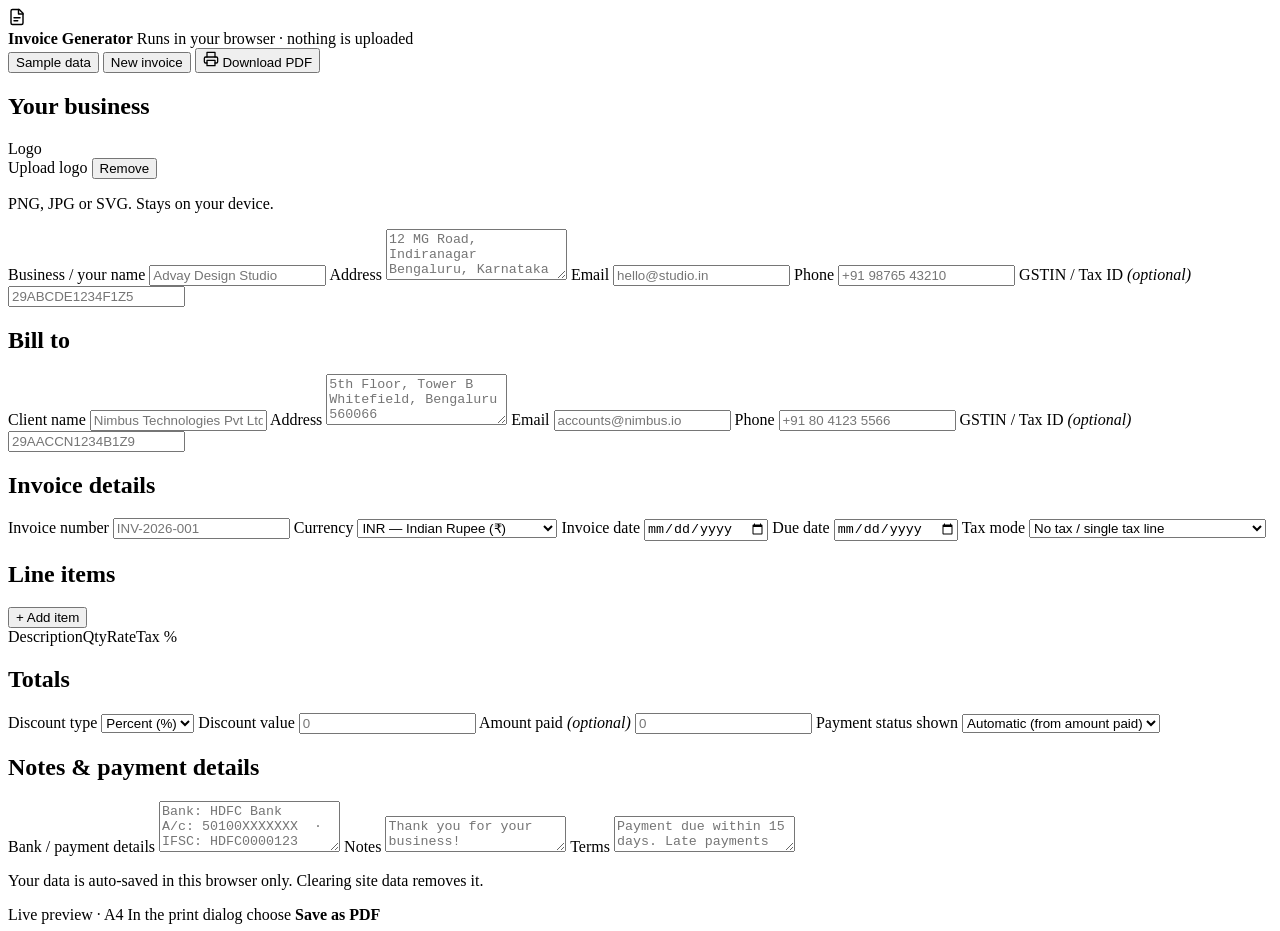
==== index.html @ db6cba82 "feat: add invoice generator UI" ====
<!DOCTYPE html>
<html lang="en">
<head>
<meta charset="utf-8">
<meta name="viewport" content="width=device-width, initial-scale=1">
<title>Invoice Generator — free, private, instant PDF</title>
<meta name="description" content="A free invoice generator that runs entirely in your browser. Create GST-ready invoices, add your logo, and save a professional PDF in seconds. No sign-up, no data leaves your device.">
<meta name="theme-color" content="#4f46e5">
<meta property="og:title" content="Invoice Generator — free, private, instant PDF">
<meta property="og:description" content="Create professional invoices in seconds. GST-ready, no sign-up, works offline.">
<meta property="og:type" content="website">
<link rel="icon" href="data:image/svg+xml,%3Csvg xmlns='http://www.w3.org/2000/svg' viewBox='0 0 64 64'%3E%3Crect width='64' height='64' rx='14' fill='%234f46e5'/%3E%3Cpath d='M20 16h18l8 8v24a2 2 0 0 1-2 2H20a2 2 0 0 1-2-2V18a2 2 0 0 1 2-2z' fill='%23fff'/%3E%3Cpath d='M38 16l8 8h-8z' fill='%23c7d2fe'/%3E%3Cpath d='M25 32h14M25 39h14M25 46h9' stroke='%234f46e5' stroke-width='2.4' stroke-linecap='round'/%3E%3C/svg%3E">
<link rel="stylesheet" href="style.css">
</head>
<body>

<header class="app-header">
  <div class="brand">
    <span class="brand-mark" aria-hidden="true">
      <svg viewBox="0 0 24 24" width="18" height="18" fill="none" stroke="currentColor" stroke-width="1.9" stroke-linecap="round" stroke-linejoin="round">
        <path d="M6 2h9l5 5v13a2 2 0 0 1-2 2H6a2 2 0 0 1-2-2V4a2 2 0 0 1 2-2z"/>
        <path d="M14 2v6h6M8 13h8M8 17h5"/>
      </svg>
    </span>
    <div class="brand-text">
      <strong>Invoice Generator</strong>
      <span>Runs in your browser · nothing is uploaded</span>
    </div>
  </div>
  <div class="header-actions">
    <button type="button" class="btn btn-ghost" id="btn-sample">Sample data</button>
    <button type="button" class="btn btn-ghost" id="btn-reset">New invoice</button>
    <button type="button" class="btn btn-primary" id="btn-print">
      <svg viewBox="0 0 24 24" width="16" height="16" fill="none" stroke="currentColor" stroke-width="1.9" stroke-linecap="round" stroke-linejoin="round"><path d="M6 9V2h12v7"/><path d="M6 18H4a2 2 0 0 1-2-2v-5a2 2 0 0 1 2-2h16a2 2 0 0 1 2 2v5a2 2 0 0 1-2 2h-2"/><path d="M6 14h12v8H6z"/></svg>
      Download PDF
    </button>
  </div>
</header>

<main class="app">

  <!-- ============ EDITOR ============ -->
  <section class="editor" aria-label="Invoice details">

    <div class="card">
      <h2 class="card-title">Your business</h2>
      <div class="logo-row">
        <div class="logo-preview" id="logo-preview"><span>Logo</span></div>
        <div class="logo-actions">
          <label class="btn btn-ghost btn-sm" for="logo-input">Upload logo</label>
          <input type="file" id="logo-input" accept="image/*" hidden>
          <button type="button" class="btn btn-link btn-sm" id="logo-remove">Remove</button>
          <p class="hint">PNG, JPG or SVG. Stays on your device.</p>
        </div>
      </div>
      <div class="grid">
        <label class="field span-2">
          <span>Business / your name</span>
          <input type="text" data-bind="business.name" placeholder="Advay Design Studio">
        </label>
        <label class="field span-2">
          <span>Address</span>
          <textarea data-bind="business.address" rows="3" placeholder="12 MG Road, Indiranagar&#10;Bengaluru, Karnataka 560038"></textarea>
        </label>
        <label class="field">
          <span>Email</span>
          <input type="email" data-bind="business.email" placeholder="hello@studio.in">
        </label>
        <label class="field">
          <span>Phone</span>
          <input type="text" data-bind="business.phone" placeholder="+91 98765 43210">
        </label>
        <label class="field span-2">
          <span>GSTIN / Tax ID <em>(optional)</em></span>
          <input type="text" data-bind="business.taxid" placeholder="29ABCDE1234F1Z5">
        </label>
      </div>
    </div>

    <div class="card">
      <h2 class="card-title">Bill to</h2>
      <div class="grid">
        <label class="field span-2">
          <span>Client name</span>
          <input type="text" data-bind="client.name" placeholder="Nimbus Technologies Pvt Ltd">
        </label>
        <label class="field span-2">
          <span>Address</span>
          <textarea data-bind="client.address" rows="3" placeholder="5th Floor, Tower B&#10;Whitefield, Bengaluru 560066"></textarea>
        </label>
        <label class="field">
          <span>Email</span>
          <input type="email" data-bind="client.email" placeholder="accounts@nimbus.io">
        </label>
        <label class="field">
          <span>Phone</span>
          <input type="text" data-bind="client.phone" placeholder="+91 80 4123 5566">
        </label>
        <label class="field span-2">
          <span>GSTIN / Tax ID <em>(optional)</em></span>
          <input type="text" data-bind="client.taxid" placeholder="29AACCN1234B1Z9">
        </label>
      </div>
    </div>

    <div class="card">
      <h2 class="card-title">Invoice details</h2>
      <div class="grid">
        <label class="field">
          <span>Invoice number</span>
          <input type="text" data-bind="meta.number" placeholder="INV-2026-001">
        </label>
        <label class="field">
          <span>Currency</span>
          <select data-bind="meta.currency">
            <option value="INR">INR — Indian Rupee (₹)</option>
            <option value="USD">USD — US Dollar ($)</option>
            <option value="EUR">EUR — Euro (€)</option>
            <option value="GBP">GBP — Pound (£)</option>
            <option value="AED">AED — UAE Dirham (د.إ)</option>
            <option value="SGD">SGD — Singapore Dollar (S$)</option>
            <option value="AUD">AUD — Australian Dollar (A$)</option>
            <option value="CAD">CAD — Canadian Dollar (C$)</option>
          </select>
        </label>
        <label class="field">
          <span>Invoice date</span>
          <input type="date" data-bind="meta.date">
        </label>
        <label class="field">
          <span>Due date</span>
          <input type="date" data-bind="meta.due">
        </label>
        <label class="field span-2">
          <span>Tax mode</span>
          <select data-bind="meta.taxmode">
            <option value="none">No tax / single tax line</option>
            <option value="cgst_sgst">GST — CGST + SGST (same state)</option>
            <option value="igst">GST — IGST (inter-state)</option>
          </select>
        </label>
      </div>
    </div>

    <div class="card">
      <div class="card-head">
        <h2 class="card-title">Line items</h2>
        <button type="button" class="btn btn-ghost btn-sm" id="btn-add-item">+ Add item</button>
      </div>
      <div class="items-head" aria-hidden="true">
        <span>Description</span><span>Qty</span><span>Rate</span><span>Tax %</span><span></span>
      </div>
      <div id="items-editor" class="items-editor"></div>
    </div>

    <div class="card">
      <h2 class="card-title">Totals</h2>
      <div class="grid">
        <label class="field">
          <span>Discount type</span>
          <select data-bind="discount.type">
            <option value="percent">Percent (%)</option>
            <option value="flat">Flat amount</option>
          </select>
        </label>
        <label class="field">
          <span>Discount value</span>
          <input type="text" inputmode="decimal" data-bind="discount.value" placeholder="0">
        </label>
        <label class="field">
          <span>Amount paid <em>(optional)</em></span>
          <input type="text" inputmode="decimal" data-bind="meta.paid" placeholder="0">
        </label>
        <label class="field">
          <span>Payment status shown</span>
          <select data-bind="meta.status">
            <option value="auto">Automatic (from amount paid)</option>
            <option value="unpaid">Unpaid</option>
            <option value="partial">Partially paid</option>
            <option value="paid">Paid</option>
          </select>
        </label>
      </div>
    </div>

    <div class="card">
      <h2 class="card-title">Notes &amp; payment details</h2>
      <div class="grid">
        <label class="field span-2">
          <span>Bank / payment details</span>
          <textarea data-bind="meta.bank" rows="3" placeholder="Bank: HDFC Bank&#10;A/c: 50100XXXXXXX  ·  IFSC: HDFC0000123&#10;UPI: studio@okhdfcbank"></textarea>
        </label>
        <label class="field span-2">
          <span>Notes</span>
          <textarea data-bind="meta.notes" rows="2" placeholder="Thank you for your business!"></textarea>
        </label>
        <label class="field span-2">
          <span>Terms</span>
          <textarea data-bind="meta.terms" rows="2" placeholder="Payment due within 15 days. Late payments attract 1.5% monthly interest."></textarea>
        </label>
      </div>
    </div>

    <p class="save-note">Your data is auto-saved in this browser only. Clearing site data removes it.</p>
  </section>

  <!-- ============ PREVIEW ============ -->
  <section class="preview" aria-label="Invoice preview">
    <div class="preview-bar">
      <span class="preview-label">Live preview · A4</span>
      <span class="preview-hint">In the print dialog choose <strong>Save as PDF</strong></span>
    </div>
    <div class="preview-scroll">
      <div class="preview-inner" id="preview-inner">
        <div class="sheet" id="sheet"></div>
      </div>
    </div>
  </section>

</main>

<script src="app.js"></script>
</body>
</html>
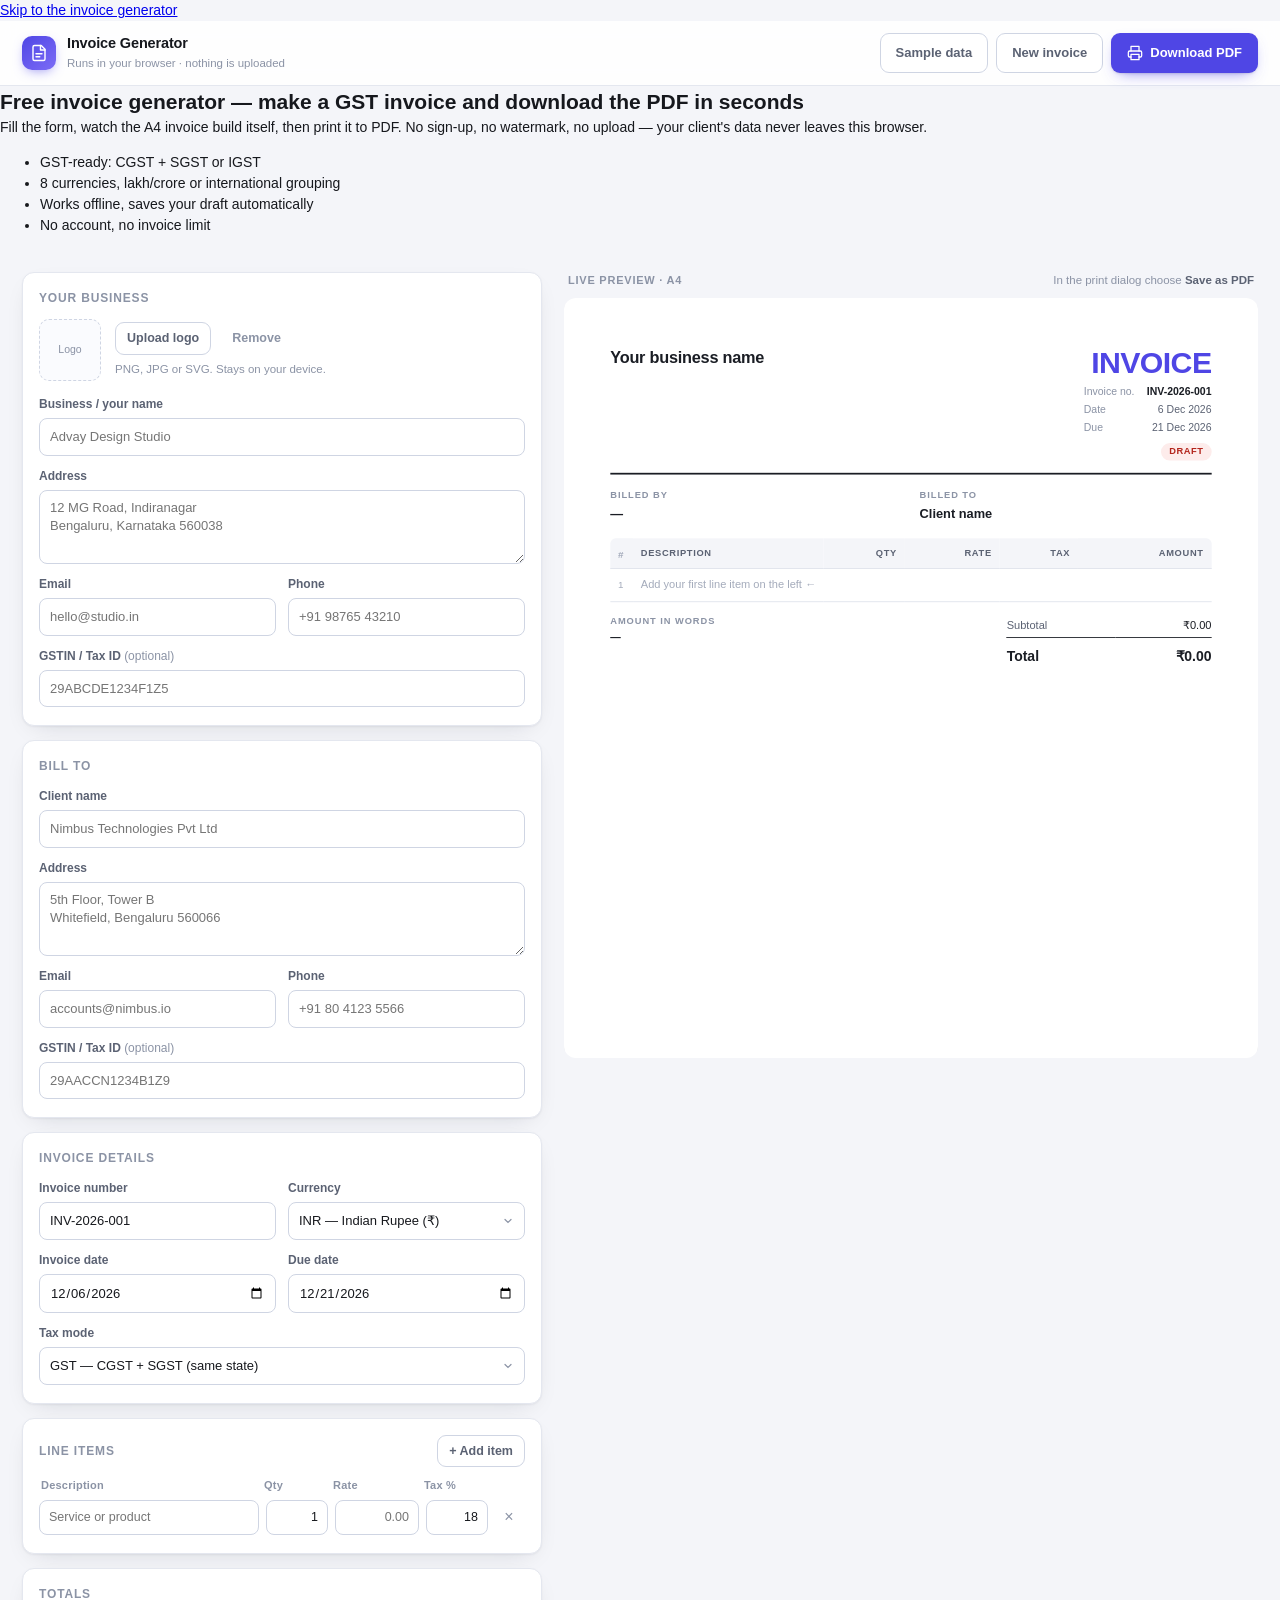
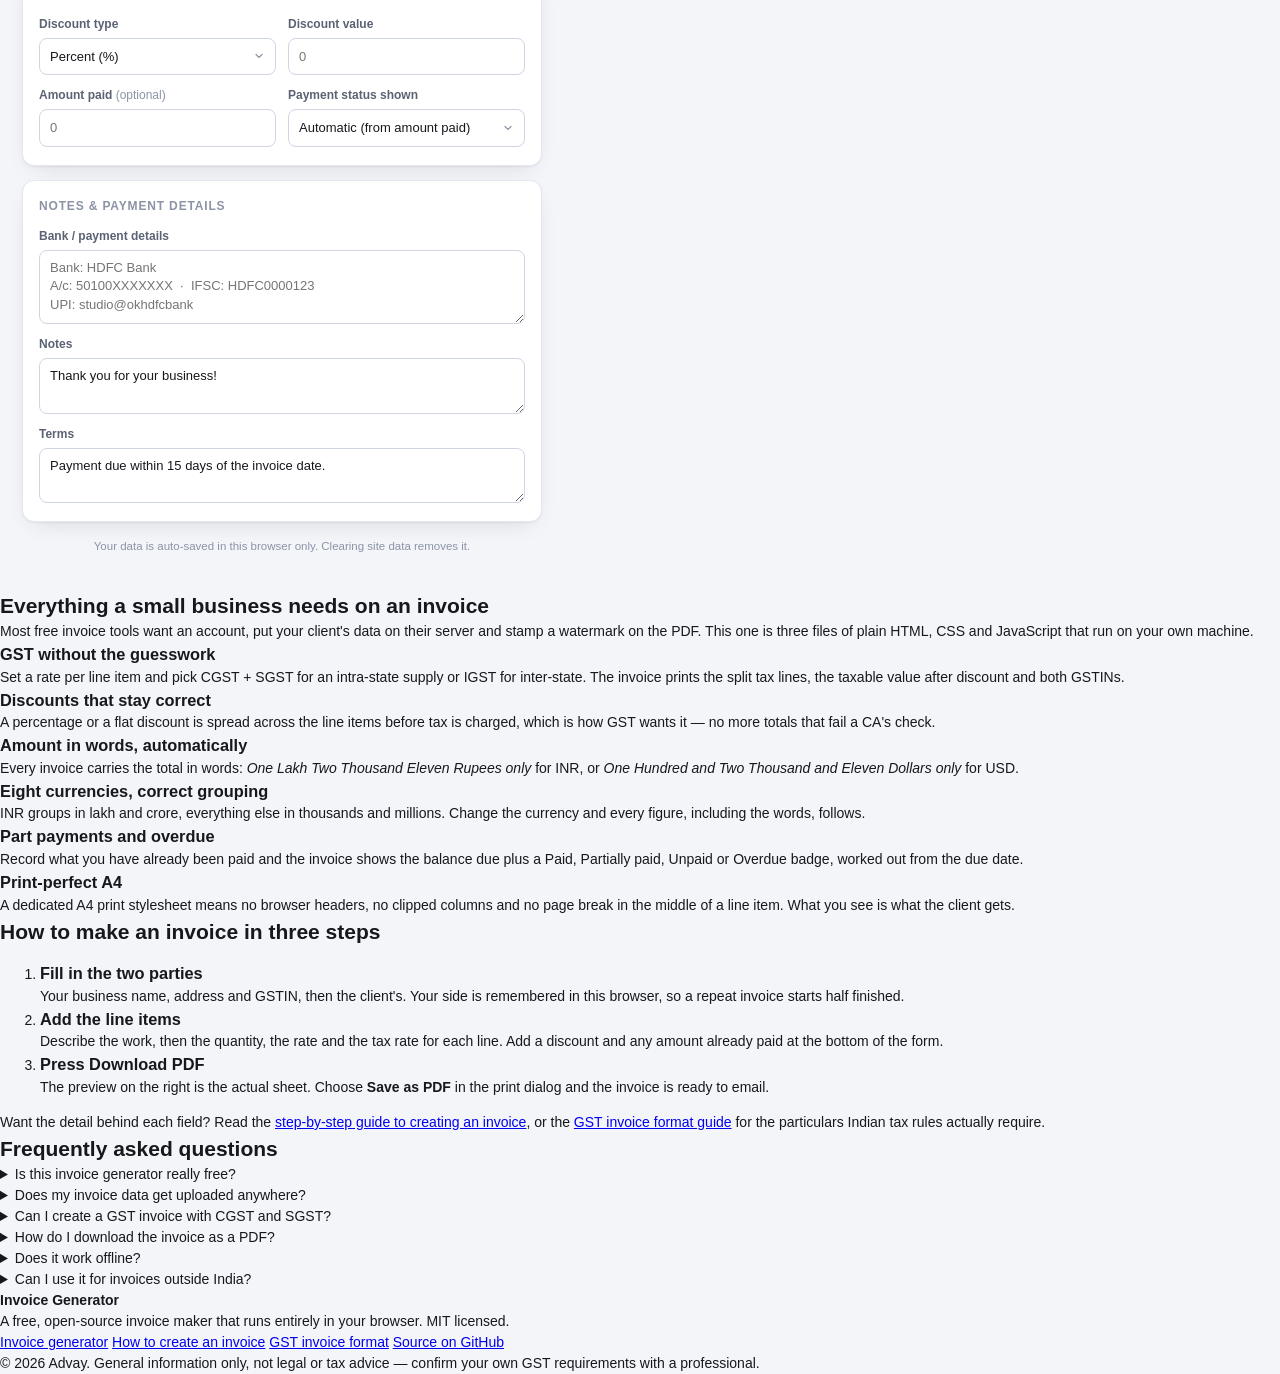
==== commit 3bb2a8b0: "feat: hero, landing content, FAQ and full SEO head" ====
--- a/index.html
+++ b/index.html
@@ -3,16 +3,115 @@
 <head>
 <meta charset="utf-8">
 <meta name="viewport" content="width=device-width, initial-scale=1">
-<title>Invoice Generator — free, private, instant PDF</title>
-<meta name="description" content="A free invoice generator that runs entirely in your browser. Create GST-ready invoices, add your logo, and save a professional PDF in seconds. No sign-up, no data leaves your device.">
+<title>Free Invoice Generator — Create &amp; Download a GST Invoice PDF</title>
+<meta name="description" content="Free invoice generator for India and beyond. Build a GST invoice with CGST/SGST or IGST and download a print-perfect A4 PDF. No sign-up, no watermark.">
+<link rel="canonical" href="https://theadvay.github.io/invoice-generator/">
+<meta name="robots" content="index, follow, max-image-preview:large, max-snippet:-1">
+<meta name="author" content="Advay">
 <meta name="theme-color" content="#4f46e5">
-<meta property="og:title" content="Invoice Generator — free, private, instant PDF">
-<meta property="og:description" content="Create professional invoices in seconds. GST-ready, no sign-up, works offline.">
+
 <meta property="og:type" content="website">
-<link rel="icon" href="data:image/svg+xml,%3Csvg xmlns='http://www.w3.org/2000/svg' viewBox='0 0 64 64'%3E%3Crect width='64' height='64' rx='14' fill='%234f46e5'/%3E%3Cpath d='M20 16h18l8 8v24a2 2 0 0 1-2 2H20a2 2 0 0 1-2-2V18a2 2 0 0 1 2-2z' fill='%23fff'/%3E%3Cpath d='M38 16l8 8h-8z' fill='%23c7d2fe'/%3E%3Cpath d='M25 32h14M25 39h14M25 46h9' stroke='%234f46e5' stroke-width='2.4' stroke-linecap='round'/%3E%3C/svg%3E">
+<meta property="og:site_name" content="Invoice Generator">
+<meta property="og:locale" content="en_IN">
+<meta property="og:url" content="https://theadvay.github.io/invoice-generator/">
+<meta property="og:title" content="Free Invoice Generator — create a GST invoice PDF in seconds">
+<meta property="og:description" content="GST-ready invoice maker that runs entirely in your browser. CGST/SGST or IGST, 8 currencies, amount in words, instant A4 PDF. Free, no sign-up, no watermark.">
+<meta property="og:image" content="https://theadvay.github.io/invoice-generator/assets/og-image.png">
+<meta property="og:image:type" content="image/png">
+<meta property="og:image:width" content="1200">
+<meta property="og:image:height" content="630">
+<meta property="og:image:alt" content="The Invoice Generator editor next to a finished A4 GST invoice">
+
+<meta name="twitter:card" content="summary_large_image">
+<meta name="twitter:title" content="Free Invoice Generator — create a GST invoice PDF in seconds">
+<meta name="twitter:description" content="GST-ready invoice maker that runs entirely in your browser. Free, no sign-up, no watermark.">
+<meta name="twitter:image" content="https://theadvay.github.io/invoice-generator/assets/og-image.png">
+
+<script type="application/ld+json">
+{
+  "@context": "https://schema.org",
+  "@graph": [
+    {
+      "@type": "WebSite",
+      "@id": "https://theadvay.github.io/invoice-generator/#website",
+      "url": "https://theadvay.github.io/invoice-generator/",
+      "name": "Invoice Generator",
+      "inLanguage": "en"
+    },
+    {
+      "@type": "SoftwareApplication",
+      "@id": "https://theadvay.github.io/invoice-generator/#app",
+      "name": "Invoice Generator",
+      "url": "https://theadvay.github.io/invoice-generator/",
+      "description": "A free browser-based invoice generator that creates GST-ready invoices (CGST/SGST or IGST) and downloads them as a print-perfect A4 PDF. No sign-up, no server, no watermark.",
+      "applicationCategory": "BusinessApplication",
+      "applicationSubCategory": "Invoicing",
+      "operatingSystem": "Any device with a modern web browser",
+      "browserRequirements": "Requires JavaScript",
+      "inLanguage": "en",
+      "isAccessibleForFree": true,
+      "offers": { "@type": "Offer", "price": "0", "priceCurrency": "INR" },
+      "featureList": [
+        "GST invoices with CGST + SGST or IGST breakdown",
+        "Per-item tax rates and GSTIN fields for both parties",
+        "Discounts as a percentage or a flat amount",
+        "Amount in words in Indian or international numbering",
+        "Eight currencies including INR, USD, EUR and GBP",
+        "Logo upload and automatic draft saving",
+        "A4 PDF export through the browser print dialog",
+        "Works offline with no data leaving the device"
+      ],
+      "license": "https://github.com/theadvay/invoice-generator/blob/main/LICENSE",
+      "isPartOf": { "@id": "https://theadvay.github.io/invoice-generator/#website" }
+    },
+    {
+      "@type": "FAQPage",
+      "@id": "https://theadvay.github.io/invoice-generator/#faq",
+      "mainEntity": [
+        {
+          "@type": "Question",
+          "name": "Is this invoice generator really free?",
+          "acceptedAnswer": { "@type": "Answer", "text": "Yes. It is free with no account, no invoice limit and no watermark. The source code is open under the MIT licence, so there is no paid tier waiting behind the button." }
+        },
+        {
+          "@type": "Question",
+          "name": "Does my invoice data get uploaded anywhere?",
+          "acceptedAnswer": { "@type": "Answer", "text": "No. Every calculation and the PDF generation happen inside your browser. There is no backend, no analytics and no third-party script, so client names, addresses and amounts never leave your device. Your draft is stored only in your own browser's local storage." }
+        },
+        {
+          "@type": "Question",
+          "name": "Can I create a GST invoice with CGST and SGST?",
+          "acceptedAnswer": { "@type": "Answer", "text": "Yes. Choose the CGST + SGST tax mode for an intra-state supply or IGST for an inter-state supply, set a tax rate on each line item, and add GSTINs for both parties. The invoice shows the split tax lines and the taxable value after discount." }
+        },
+        {
+          "@type": "Question",
+          "name": "How do I download the invoice as a PDF?",
+          "acceptedAnswer": { "@type": "Answer", "text": "Press Download PDF and pick Save as PDF as the destination in your browser's print dialog. The page is already laid out as a single A4 sheet with no browser headers or footers, so what you see is what prints." }
+        },
+        {
+          "@type": "Question",
+          "name": "Does it work offline?",
+          "acceptedAnswer": { "@type": "Answer", "text": "Yes. The page loads no fonts, scripts or images from the internet, so once it is open it keeps working without a connection. You can also save the page to your device and open it later." }
+        },
+        {
+          "@type": "Question",
+          "name": "Can I use it for invoices outside India?",
+          "acceptedAnswer": { "@type": "Answer", "text": "Yes. Choose one of eight currencies and set the tax mode to no tax or a single tax line. Amounts are grouped in the lakh/crore style for INR and in the international style for other currencies." }
+        }
+      ]
+    }
+  ]
+}
+</script>
+<link rel="icon" type="image/svg+xml" href="assets/favicon.svg">
+<link rel="icon" type="image/png" sizes="192x192" href="assets/icon-192.png">
+<link rel="apple-touch-icon" href="assets/apple-touch-icon.png">
+<link rel="manifest" href="manifest.webmanifest">
 <link rel="stylesheet" href="style.css">
 </head>
 <body>
+
+<a class="skip-link" href="#app">Skip to the invoice generator</a>
 
 <header class="app-header">
   <div class="brand">
@@ -37,7 +136,20 @@
   </div>
 </header>
 
-<main class="app">
+<section class="hero" aria-labelledby="hero-title">
+  <div class="wrap">
+    <h1 id="hero-title">Free invoice generator — make a GST invoice and download the PDF in seconds</h1>
+    <p class="hero-sub">Fill the form, watch the A4 invoice build itself, then print it to PDF. No sign-up, no watermark, no upload — your client's data never leaves this browser.</p>
+    <ul class="hero-points">
+      <li>GST-ready: CGST + SGST or IGST</li>
+      <li>8 currencies, lakh/crore or international grouping</li>
+      <li>Works offline, saves your draft automatically</li>
+      <li>No account, no invoice limit</li>
+    </ul>
+  </div>
+</section>
+
+<main class="app" id="app">
 
   <!-- ============ EDITOR ============ -->
   <section class="editor" aria-label="Invoice details">
@@ -219,6 +331,115 @@
 
 </main>
 
-<script src="app.js"></script>
+<section class="content" id="features">
+  <div class="wrap">
+    <h2>Everything a small business needs on an invoice</h2>
+    <p class="lede">Most free invoice tools want an account, put your client's data on their server and stamp a watermark on the PDF. This one is three files of plain HTML, CSS and JavaScript that run on your own machine.</p>
+
+    <div class="feature-grid">
+      <article class="feature">
+        <h3>GST without the guesswork</h3>
+        <p>Set a rate per line item and pick CGST + SGST for an intra-state supply or IGST for inter-state. The invoice prints the split tax lines, the taxable value after discount and both GSTINs.</p>
+      </article>
+      <article class="feature">
+        <h3>Discounts that stay correct</h3>
+        <p>A percentage or a flat discount is spread across the line items before tax is charged, which is how GST wants it — no more totals that fail a CA's check.</p>
+      </article>
+      <article class="feature">
+        <h3>Amount in words, automatically</h3>
+        <p>Every invoice carries the total in words: <em>One Lakh Two Thousand Eleven Rupees only</em> for INR, or <em>One Hundred and Two Thousand and Eleven Dollars only</em> for USD.</p>
+      </article>
+      <article class="feature">
+        <h3>Eight currencies, correct grouping</h3>
+        <p>INR groups in lakh and crore, everything else in thousands and millions. Change the currency and every figure, including the words, follows.</p>
+      </article>
+      <article class="feature">
+        <h3>Part payments and overdue</h3>
+        <p>Record what you have already been paid and the invoice shows the balance due plus a Paid, Partially paid, Unpaid or Overdue badge, worked out from the due date.</p>
+      </article>
+      <article class="feature">
+        <h3>Print-perfect A4</h3>
+        <p>A dedicated A4 print stylesheet means no browser headers, no clipped columns and no page break in the middle of a line item. What you see is what the client gets.</p>
+      </article>
+    </div>
+  </div>
+</section>
+
+<section class="content alt" id="how-it-works">
+  <div class="wrap">
+    <h2>How to make an invoice in three steps</h2>
+    <ol class="steps">
+      <li>
+        <h3>Fill in the two parties</h3>
+        <p>Your business name, address and GSTIN, then the client's. Your side is remembered in this browser, so a repeat invoice starts half finished.</p>
+      </li>
+      <li>
+        <h3>Add the line items</h3>
+        <p>Describe the work, then the quantity, the rate and the tax rate for each line. Add a discount and any amount already paid at the bottom of the form.</p>
+      </li>
+      <li>
+        <h3>Press Download PDF</h3>
+        <p>The preview on the right is the actual sheet. Choose <strong>Save as PDF</strong> in the print dialog and the invoice is ready to email.</p>
+      </li>
+    </ol>
+    <p class="content-link">Want the detail behind each field? Read the <a href="how-to-create-an-invoice.html">step-by-step guide to creating an invoice</a>, or the <a href="gst-invoice-format-guide.html">GST invoice format guide</a> for the particulars Indian tax rules actually require.</p>
+  </div>
+</section>
+
+<section class="content" id="faq">
+  <div class="wrap narrow">
+    <h2>Frequently asked questions</h2>
+
+    <details>
+      <summary>Is this invoice generator really free?</summary>
+      <p>Yes. There is no account, no invoice limit and no watermark. The source is open under the MIT licence, so there is no paid tier hidden behind the download button.</p>
+    </details>
+
+    <details>
+      <summary>Does my invoice data get uploaded anywhere?</summary>
+      <p>No. Every calculation and the PDF generation happen inside your browser. There is no backend, no analytics and no third-party script, so client names, addresses and amounts never leave your device. Your draft is stored only in your own browser's local storage.</p>
+    </details>
+
+    <details>
+      <summary>Can I create a GST invoice with CGST and SGST?</summary>
+      <p>Yes. Choose the CGST + SGST tax mode for an intra-state supply or IGST for an inter-state supply, set a tax rate on each line item, and add GSTINs for both parties. The invoice shows the split tax lines and the taxable value after discount.</p>
+    </details>
+
+    <details>
+      <summary>How do I download the invoice as a PDF?</summary>
+      <p>Press <strong>Download PDF</strong> and pick <strong>Save as PDF</strong> as the destination in your browser's print dialog. The page is already laid out as a single A4 sheet with no browser headers or footers, so what you see is what prints.</p>
+    </details>
+
+    <details>
+      <summary>Does it work offline?</summary>
+      <p>Yes. The page loads no fonts, scripts or images from the internet, so once it is open it keeps working without a connection. You can also save the page to your device and open it later.</p>
+    </details>
+
+    <details>
+      <summary>Can I use it for invoices outside India?</summary>
+      <p>Yes. Choose one of eight currencies and set the tax mode to no tax or a single tax line. Amounts are grouped in the lakh/crore style for INR and in the international style for other currencies.</p>
+    </details>
+  </div>
+</section>
+
+<footer class="site-footer">
+  <div class="wrap footer-inner">
+    <div class="footer-brand">
+      <strong>Invoice Generator</strong>
+      <p>A free, open-source invoice maker that runs entirely in your browser. MIT licensed.</p>
+    </div>
+    <nav class="footer-nav" aria-label="Footer">
+      <a href="./">Invoice generator</a>
+      <a href="how-to-create-an-invoice.html">How to create an invoice</a>
+      <a href="gst-invoice-format-guide.html">GST invoice format</a>
+      <a href="https://github.com/theadvay/invoice-generator">Source on GitHub</a>
+    </nav>
+  </div>
+  <div class="wrap">
+    <p class="footer-legal">© 2026 Advay. General information only, not legal or tax advice — confirm your own GST requirements with a professional.</p>
+  </div>
+</footer>
+
+<script src="app.js" defer></script>
 </body>
 </html>
--- a/style.css
+++ b/style.css
@@ -0,0 +1,512 @@
+/* ============================================================
+   Invoice Generator — styles
+   Screen UI + pixel-accurate A4 print sheet
+   ============================================================ */
+
+:root {
+  --bg: #f4f5f9;
+  --panel: #ffffff;
+  --ink: #16181d;
+  --ink-soft: #5b6273;
+  --ink-faint: #8b93a5;
+  --line: #e4e7ef;
+  --line-strong: #cfd5e3;
+  --accent: #4f46e5;
+  --accent-dark: #3f37c9;
+  --accent-soft: #eef0ff;
+  --good: #0f9d58;
+  --danger: #d93025;
+  --radius: 12px;
+  --shadow: 0 1px 2px rgba(16, 24, 40, .05), 0 8px 24px -12px rgba(16, 24, 40, .18);
+}
+
+* { box-sizing: border-box; }
+
+html, body { height: 100%; }
+
+body {
+  margin: 0;
+  background: var(--bg);
+  color: var(--ink);
+  font-family: "Inter", -apple-system, BlinkMacSystemFont, "Segoe UI", Roboto, "Helvetica Neue", Arial, sans-serif;
+  font-size: 14px;
+  line-height: 1.5;
+  -webkit-font-smoothing: antialiased;
+}
+
+h1, h2, h3, h4, p, figure { margin: 0; }
+
+/* ---------------- header ---------------- */
+
+.app-header {
+  position: sticky;
+  top: 0;
+  z-index: 20;
+  display: flex;
+  align-items: center;
+  justify-content: space-between;
+  gap: 16px;
+  padding: 12px 22px;
+  background: rgba(255, 255, 255, .86);
+  backdrop-filter: blur(10px);
+  border-bottom: 1px solid var(--line);
+}
+
+.brand { display: flex; align-items: center; gap: 11px; min-width: 0; }
+
+.brand-mark {
+  display: grid;
+  place-items: center;
+  width: 34px; height: 34px;
+  border-radius: 10px;
+  background: linear-gradient(140deg, var(--accent), #7c6cf6);
+  color: #fff;
+  flex: none;
+  box-shadow: 0 4px 12px -4px rgba(79, 70, 229, .6);
+}
+
+.brand-text { display: flex; flex-direction: column; min-width: 0; }
+.brand-text strong { font-size: 14.5px; letter-spacing: -.01em; }
+.brand-text span { font-size: 11.5px; color: var(--ink-faint); white-space: nowrap; overflow: hidden; text-overflow: ellipsis; }
+
+.header-actions { display: flex; align-items: center; gap: 8px; flex: none; }
+
+/* ---------------- buttons ---------------- */
+
+.btn {
+  display: inline-flex;
+  align-items: center;
+  justify-content: center;
+  gap: 7px;
+  padding: 9px 15px;
+  border-radius: 9px;
+  border: 1px solid transparent;
+  font: inherit;
+  font-weight: 550;
+  font-size: 13px;
+  cursor: pointer;
+  transition: background .15s, border-color .15s, transform .06s, color .15s;
+  white-space: nowrap;
+}
+.btn:active { transform: translateY(1px); }
+.btn:focus-visible { outline: 2px solid var(--accent); outline-offset: 2px; }
+
+.btn-primary {
+  background: var(--accent);
+  color: #fff;
+  box-shadow: 0 1px 2px rgba(16, 24, 40, .1), 0 6px 16px -8px rgba(79, 70, 229, .8);
+}
+.btn-primary:hover { background: var(--accent-dark); }
+
+.btn-ghost {
+  background: #fff;
+  border-color: var(--line-strong);
+  color: var(--ink-soft);
+}
+.btn-ghost:hover { border-color: var(--accent); color: var(--accent); background: var(--accent-soft); }
+
+.btn-link {
+  background: none;
+  border: none;
+  color: var(--ink-faint);
+  padding: 4px 2px;
+}
+.btn-link:hover { color: var(--danger); text-decoration: underline; }
+
+.btn-sm { padding: 6px 11px; font-size: 12.5px; }
+
+/* ---------------- layout ---------------- */
+
+.app {
+  display: grid;
+  grid-template-columns: minmax(360px, 520px) minmax(0, 1fr);
+  gap: 22px;
+  align-items: start;
+  padding: 22px;
+  max-width: 1680px;
+  margin: 0 auto;
+}
+
+/* ---------------- editor ---------------- */
+
+.editor { display: flex; flex-direction: column; gap: 14px; min-width: 0; }
+
+.card {
+  background: var(--panel);
+  border: 1px solid var(--line);
+  border-radius: var(--radius);
+  padding: 16px 16px 18px;
+  box-shadow: var(--shadow);
+}
+
+.card-head { display: flex; align-items: center; justify-content: space-between; gap: 10px; margin-bottom: 10px; }
+
+.card-title {
+  font-size: 12px;
+  font-weight: 700;
+  letter-spacing: .07em;
+  text-transform: uppercase;
+  color: var(--ink-faint);
+  margin-bottom: 12px;
+}
+.card-head .card-title { margin-bottom: 0; }
+
+.grid { display: grid; grid-template-columns: 1fr 1fr; gap: 11px 12px; }
+.span-2 { grid-column: span 2; }
+
+.field { display: flex; flex-direction: column; gap: 5px; min-width: 0; }
+.field > span { font-size: 12px; font-weight: 550; color: var(--ink-soft); }
+.field > span em { font-style: normal; font-weight: 400; color: var(--ink-faint); }
+
+input[type="text"],
+input[type="email"],
+input[type="date"],
+input[type="number"],
+select,
+textarea {
+  width: 100%;
+  padding: 8px 10px;
+  border: 1px solid var(--line-strong);
+  border-radius: 8px;
+  background: #fff;
+  color: var(--ink);
+  font: inherit;
+  font-size: 13px;
+  transition: border-color .15s, box-shadow .15s;
+}
+textarea { resize: vertical; min-height: 44px; line-height: 1.45; }
+
+input:focus, select:focus, textarea:focus {
+  outline: none;
+  border-color: var(--accent);
+  box-shadow: 0 0 0 3px rgba(79, 70, 229, .14);
+}
+
+select { appearance: none; background-image: url("data:image/svg+xml,%3Csvg xmlns='http://www.w3.org/2000/svg' width='12' height='12' viewBox='0 0 24 24' fill='none' stroke='%238b93a5' stroke-width='2.4' stroke-linecap='round'%3E%3Cpath d='M6 9l6 6 6-6'/%3E%3C/svg%3E"); background-repeat: no-repeat; background-position: right 10px center; padding-right: 30px; }
+
+/* logo */
+
+.logo-row { display: flex; gap: 14px; align-items: center; margin-bottom: 14px; }
+
+.logo-preview {
+  width: 62px; height: 62px;
+  border-radius: 10px;
+  border: 1px dashed var(--line-strong);
+  background: #fafbfe;
+  display: grid;
+  place-items: center;
+  overflow: hidden;
+  flex: none;
+}
+.logo-preview span { font-size: 10.5px; color: var(--ink-faint); }
+.logo-preview img { width: 100%; height: 100%; object-fit: contain; }
+
+.logo-actions { display: flex; flex-wrap: wrap; align-items: center; gap: 4px 10px; }
+.logo-actions .hint { flex-basis: 100%; margin: 2px 0 0; }
+
+.hint { font-size: 11.5px; color: var(--ink-faint); margin: 0; }
+
+/* items editor */
+
+.items-head,
+.item-row {
+  display: grid;
+  grid-template-columns: minmax(0, 1fr) 62px 84px 62px 30px;
+  gap: 7px;
+  align-items: center;
+}
+
+.items-head {
+  font-size: 11px;
+  font-weight: 600;
+  color: var(--ink-faint);
+  padding: 0 2px 6px;
+  letter-spacing: .02em;
+}
+
+.items-editor { display: flex; flex-direction: column; gap: 7px; }
+
+.item-row input { padding: 7px 9px; font-size: 12.5px; }
+.item-row .num { text-align: right; }
+
+.row-del {
+  display: grid;
+  place-items: center;
+  width: 28px; height: 28px;
+  border-radius: 7px;
+  border: 1px solid transparent;
+  background: none;
+  color: var(--ink-faint);
+  cursor: pointer;
+  font-size: 16px;
+  line-height: 1;
+  transition: background .15s, color .15s;
+}
+.row-del:hover { background: #fdeceb; color: var(--danger); }
+
+.save-note { font-size: 11.5px; color: var(--ink-faint); text-align: center; margin: 2px 0 12px; }
+
+/* ---------------- preview ---------------- */
+
+.preview { position: sticky; top: 74px; min-width: 0; }
+
+.preview-bar {
+  display: flex;
+  align-items: baseline;
+  justify-content: space-between;
+  gap: 12px;
+  padding: 0 4px 9px;
+}
+.preview-label { font-size: 11px; font-weight: 700; letter-spacing: .07em; text-transform: uppercase; color: var(--ink-faint); }
+.preview-hint { font-size: 11.5px; color: var(--ink-faint); }
+.preview-hint strong { color: var(--ink-soft); }
+
+.preview-scroll {
+  overflow: auto;
+  max-height: calc(100vh - 140px);
+  border-radius: var(--radius);
+  padding-bottom: 8px;
+}
+
+.preview-inner { width: 100%; }
+
+/* ---------------- the A4 sheet ---------------- */
+
+.sheet {
+  width: 210mm;
+  min-height: 297mm;
+  padding: 15mm 14mm 12mm;
+  background: #fff;
+  color: #1a1d24;
+  border-radius: 4px;
+  box-shadow: 0 2px 6px rgba(16, 24, 40, .08), 0 24px 48px -24px rgba(16, 24, 40, .35);
+  transform-origin: top left;
+  font-size: 10.5pt;
+  line-height: 1.45;
+  display: flex;
+  flex-direction: column;
+}
+
+/* sheet internals */
+
+.inv-top {
+  display: flex;
+  justify-content: space-between;
+  align-items: flex-start;
+  gap: 18px;
+  padding-bottom: 14px;
+  border-bottom: 2px solid #1a1d24;
+}
+
+.inv-brand { display: flex; gap: 12px; align-items: flex-start; min-width: 0; }
+.inv-logo { width: 58px; height: 58px; object-fit: contain; flex: none; border-radius: 6px; }
+.inv-brand-name { font-size: 14pt; font-weight: 700; letter-spacing: -.015em; line-height: 1.2; }
+.inv-brand-lines { font-size: 9pt; color: #5b6273; margin-top: 4px; white-space: pre-line; }
+.inv-brand-lines .sep { color: #b6bdcc; padding: 0 4px; }
+
+.inv-title { text-align: right; flex: none; }
+.inv-title h1 {
+  font-size: 26pt;
+  font-weight: 800;
+  letter-spacing: -.02em;
+  line-height: 1;
+  color: #4f46e5;
+  margin: 0 0 6px;
+}
+.inv-meta { font-size: 9pt; color: #5b6273; }
+.inv-meta table { margin-left: auto; border-collapse: collapse; }
+.inv-meta td { padding: 1.5px 0 1.5px 14px; text-align: right; }
+.inv-meta td:first-child { color: #8b93a5; padding-left: 0; text-align: left; }
+.inv-meta td strong { color: #1a1d24; font-weight: 600; }
+
+.status-pill {
+  display: inline-block;
+  margin-top: 7px;
+  padding: 2.5px 9px;
+  border-radius: 999px;
+  font-size: 8pt;
+  font-weight: 700;
+  letter-spacing: .06em;
+  text-transform: uppercase;
+}
+.status-paid { background: #e7f7ee; color: #0b7a44; }
+.status-partial { background: #fff5e0; color: #97650a; }
+.status-unpaid { background: #fdeceb; color: #b3251c; }
+
+.inv-parties {
+  display: grid;
+  grid-template-columns: 1fr 1fr;
+  gap: 20px;
+  padding: 16px 0 14px;
+}
+
+.party-label {
+  font-size: 8pt;
+  font-weight: 700;
+  letter-spacing: .1em;
+  text-transform: uppercase;
+  color: #8b93a5;
+  margin-bottom: 5px;
+}
+.party-name { font-size: 11pt; font-weight: 650; line-height: 1.25; }
+.party-lines { font-size: 9pt; color: #5b6273; white-space: pre-line; margin-top: 3px; }
+.party-meta { font-size: 9pt; color: #5b6273; margin-top: 4px; }
+.party-meta .k { color: #8b93a5; }
+
+/* items table */
+
+.inv-table { width: 100%; border-collapse: collapse; margin-top: 4px; }
+.inv-table thead th {
+  background: #f4f5f9;
+  font-size: 8pt;
+  font-weight: 700;
+  letter-spacing: .07em;
+  text-transform: uppercase;
+  color: #5b6273;
+  text-align: left;
+  padding: 8px 9px;
+  border-bottom: 1px solid #dfe3ec;
+}
+.inv-table thead th:first-child { border-radius: 6px 0 0 0; }
+.inv-table thead th:last-child { border-radius: 0 6px 0 0; }
+.inv-table td {
+  padding: 9px;
+  border-bottom: 1px solid #eceff5;
+  vertical-align: top;
+  font-size: 9.5pt;
+}
+.inv-table .c { text-align: center; }
+.inv-table .r { text-align: right; font-variant-numeric: tabular-nums; white-space: nowrap; }
+.inv-table td.desc { white-space: pre-line; }
+.inv-table .idx { color: #a4abbb; width: 26px; font-size: 8.5pt; padding-top: 10px; }
+.inv-table tbody tr:last-child td { border-bottom: 1px solid #dfe3ec; }
+
+.inv-table .qty-unit { color: #8b93a5; font-size: 8.5pt; }
+
+/* totals */
+
+.inv-bottom {
+  display: grid;
+  grid-template-columns: 1fr 62mm;
+  gap: 24px;
+  padding-top: 14px;
+  align-items: start;
+}
+
+.inv-words { font-size: 9pt; }
+.inv-words .party-label { margin-bottom: 3px; }
+.inv-words p { color: #1a1d24; font-weight: 550; }
+
+.inv-totals { font-size: 9.5pt; }
+.inv-totals table { width: 100%; border-collapse: collapse; }
+.inv-totals td { padding: 4px 0; }
+.inv-totals td:last-child { text-align: right; font-variant-numeric: tabular-nums; white-space: nowrap; }
+.inv-totals td:first-child { color: #5b6273; }
+.inv-totals .neg td:last-child { color: #0b7a44; }
+.inv-totals .grand td {
+  padding: 9px 0 3px;
+  border-top: 1.5px solid #1a1d24;
+  font-size: 12pt;
+  font-weight: 750;
+  color: #1a1d24;
+}
+.inv-totals .grand td:first-child { color: #1a1d24; }
+.inv-totals .bal td { padding-top: 6px; font-weight: 650; color: #b3251c; }
+.inv-totals .bal td:first-child { color: #b3251c; }
+.inv-totals .bal.is-clear td { color: #0b7a44; }
+
+/* footer blocks */
+
+.inv-footer {
+  margin-top: auto;
+  padding-top: 18px;
+  display: grid;
+  grid-template-columns: 1fr 1fr;
+  gap: 20px;
+  font-size: 9pt;
+  color: #5b6273;
+}
+.inv-footer .block { break-inside: avoid; }
+.inv-footer p { white-space: pre-line; margin-top: 3px; }
+.inv-sign {
+  margin-top: 14px;
+  padding-top: 26px;
+  border-top: 1px solid #dfe3ec;
+  font-size: 8.5pt;
+  color: #8b93a5;
+  text-align: right;
+}
+.inv-credit {
+  margin-top: 10px;
+  text-align: center;
+  font-size: 7.5pt;
+  color: #b6bdcc;
+}
+
+/* ---------------- responsive ---------------- */
+
+@media (max-width: 1180px) {
+  .app { grid-template-columns: minmax(0, 1fr); }
+  .preview { position: static; }
+  .preview-scroll { max-height: none; }
+}
+
+@media (max-width: 640px) {
+  .app-header { padding: 10px 14px; flex-wrap: wrap; }
+  .brand-text span { display: none; }
+  .app { padding: 14px; gap: 16px; }
+  .grid { grid-template-columns: 1fr; }
+  .span-2 { grid-column: span 1; }
+  .items-head { display: none; }
+  .item-row {
+    grid-template-columns: 1fr 1fr;
+    gap: 7px;
+    padding: 10px;
+    border: 1px solid var(--line);
+    border-radius: 9px;
+    background: #fafbfe;
+  }
+  .item-row .desc-cell { grid-column: span 2; }
+  .item-row .row-del { grid-column: span 2; justify-self: end; width: auto; padding: 2px 8px; font-size: 12px; }
+  .item-row .row-del::after { content: " Remove"; }
+  .preview-hint { display: none; }
+}
+
+/* ---------------- print ---------------- */
+
+@page {
+  size: A4;
+  margin: 0;
+}
+
+@media print {
+  html, body {
+    background: #fff !important;
+    width: 210mm;
+    margin: 0;
+    padding: 0;
+  }
+  .app-header, .editor, .preview-bar, .save-note { display: none !important; }
+  .app {
+    display: block;
+    padding: 0;
+    margin: 0;
+    max-width: none;
+    gap: 0;
+  }
+  .preview { position: static; top: auto; }
+  .preview-scroll { overflow: visible; max-height: none; padding: 0; border-radius: 0; }
+  .preview-inner { width: auto; height: auto !important; }
+  .sheet {
+    width: 210mm;
+    min-height: 297mm;
+    padding: 15mm 14mm 12mm;
+    box-shadow: none;
+    border-radius: 0;
+    transform: none !important;
+    margin: 0;
+  }
+  .inv-table thead { display: table-header-group; }
+  .inv-table tr, .inv-party, .inv-footer .block { break-inside: avoid; }
+  * { -webkit-print-color-adjust: exact; print-color-adjust: exact; }
+}
